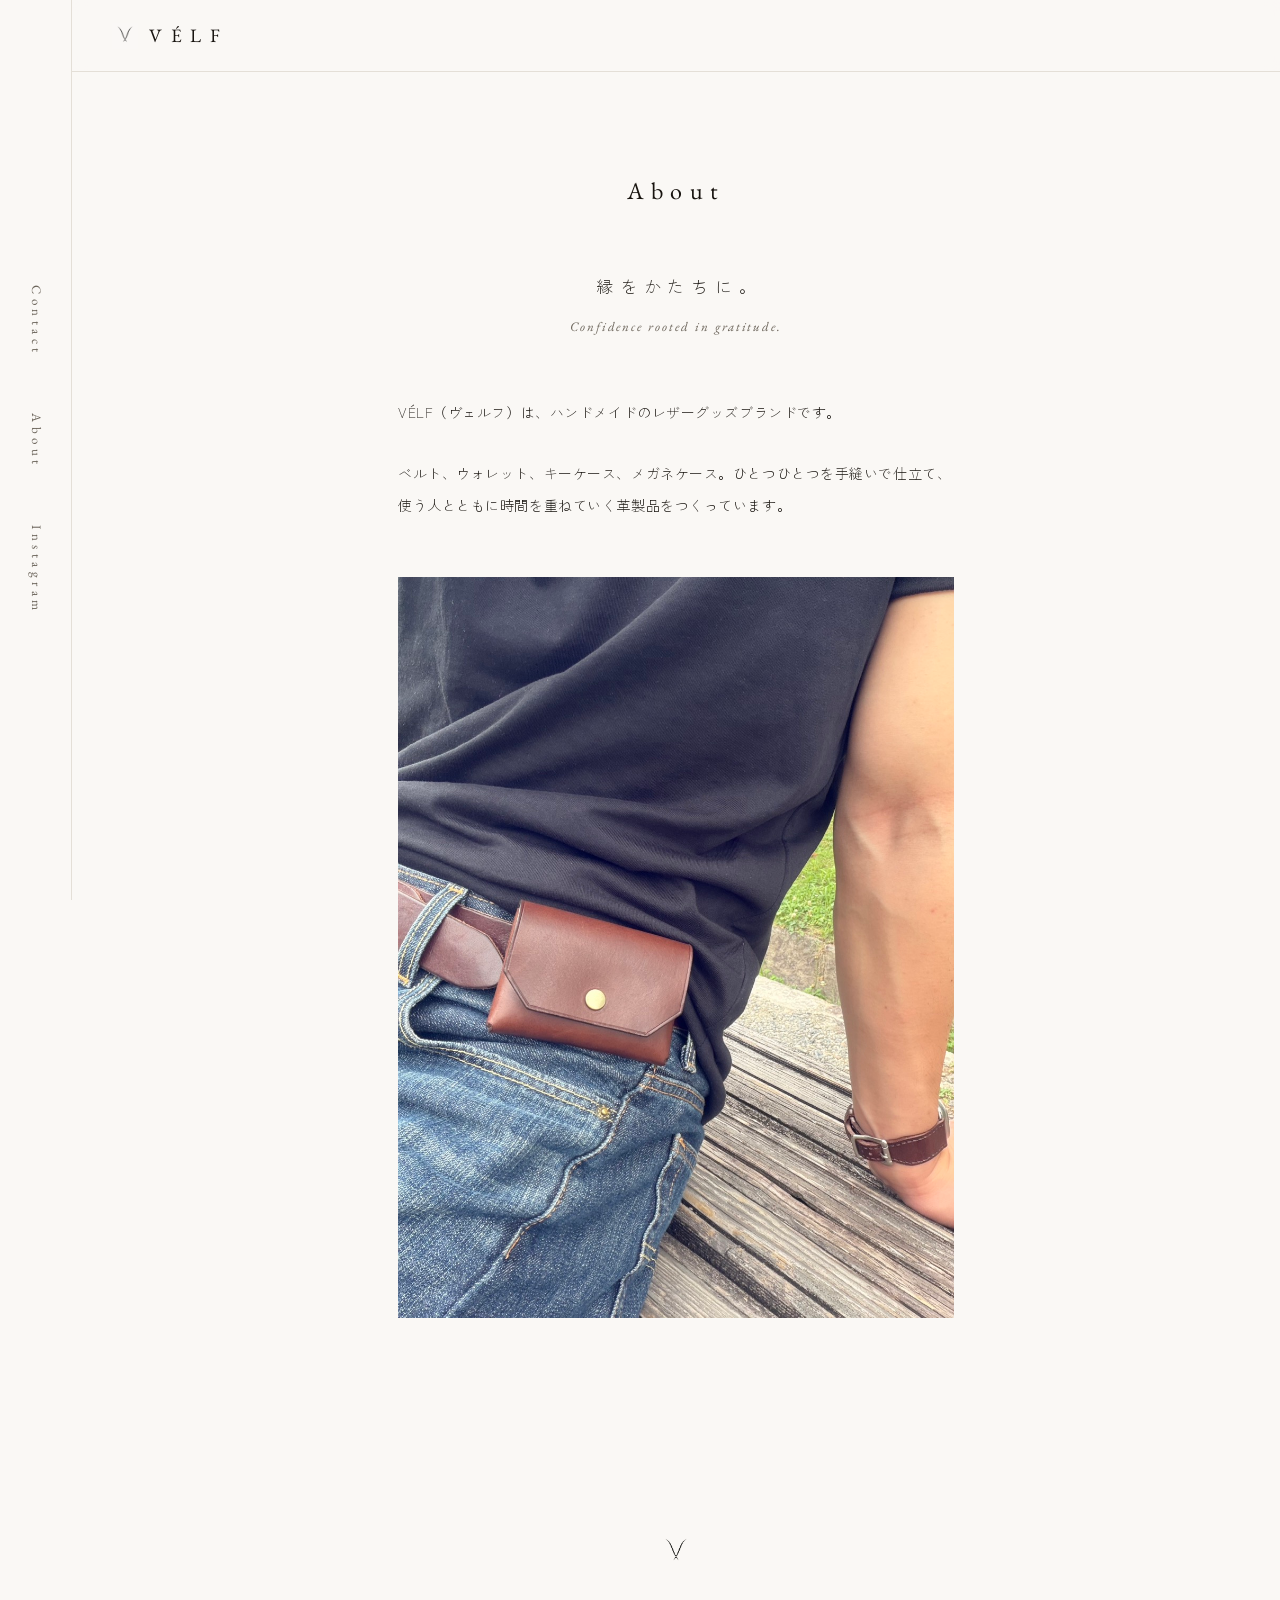
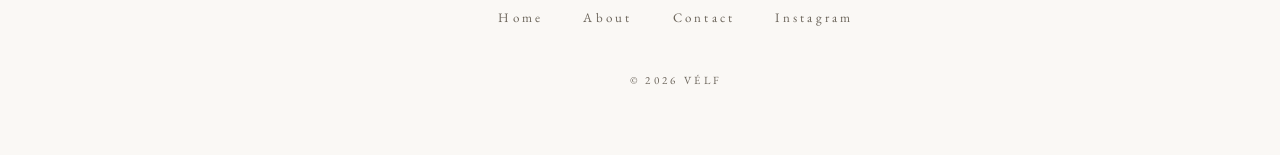
==== about.html @ 6b8a9e82 "VÉLF HP 仮案: pointlessjourney.jp構成参考のミニマルEC風サイト 構成: トップ(ロゴ+実物商品グリッド12点+通貨切替) / About / Contact コピーはIn" ====
<!DOCTYPE html>
<html lang="ja">
<head>
<meta charset="UTF-8">
<meta name="viewport" content="width=device-width, initial-scale=1.0">
<title>About | VÉLF</title>
<meta name="description" content="VÉLF（ヴェルフ）について。縁をかたちに。Confidence rooted in gratitude.">
<link rel="icon" type="image/png" href="assets/img/favicon.png">
<link rel="preconnect" href="https://fonts.googleapis.com">
<link rel="preconnect" href="https://fonts.gstatic.com" crossorigin>
<link href="https://fonts.googleapis.com/css2?family=EB+Garamond:ital,wght@0,400;0,500;1,400&family=Zen+Kaku+Gothic+New:wght@300;400;500&display=swap" rel="stylesheet">
<link rel="stylesheet" href="css/style.css">
</head>
<body>

<aside class="rail" aria-label="サイドナビゲーション">
  <a href="contact.html">Contact</a>
  <a href="about.html">About</a>
  <a href="https://www.instagram.com/velf.__jp" target="_blank" rel="noopener">Instagram</a>
</aside>

<header class="site-header">
  <a class="brand" href="index.html" aria-label="VÉLF ホーム">
    <img src="assets/img/logo_symbol.png" alt="" class="brand-mark">
    <span class="brand-name">V&Eacute;LF</span>
  </a>
</header>

<main>
  <section class="page">
    <h1 class="page-title">About</h1>
    <p class="page-statement">縁をかたちに。</p>
    <p class="page-statement-en">Confidence rooted in gratitude.</p>
    <div class="page-body">
      <p>VÉLF（ヴェルフ）は、ハンドメイドのレザーグッズブランドです。</p>
      <p>ベルト、ウォレット、キーケース、メガネケース。ひとつひとつを手縫いで仕立て、使う人とともに時間を重ねていく革製品をつくっています。</p>
    </div>
    <figure class="page-image">
      <img src="assets/img/lifestyle_pouch.jpg" alt="VÉLFのレザーポーチを身につけた様子">
    </figure>
  </section>
</main>

<footer class="site-footer">
  <img src="assets/img/logo_symbol.png" alt="" class="footer-mark">
  <nav class="footer-nav" aria-label="フッターナビゲーション">
    <a href="index.html">Home</a>
    <a href="about.html">About</a>
    <a href="contact.html">Contact</a>
    <a href="https://www.instagram.com/velf.__jp" target="_blank" rel="noopener">Instagram</a>
  </nav>
  <p class="copyright">&copy; 2026 V&Eacute;LF</p>
</footer>

</body>
</html>
---- css/style.css ----
:root {
  --bg: #faf8f5;
  --ink: #17130e;
  --ink-soft: #6b645a;
  --line: #e4dfd7;
  --serif: "EB Garamond", "Times New Roman", serif;
  --gothic: "Zen Kaku Gothic New", "Hiragino Kaku Gothic ProN", sans-serif;
}

* { margin: 0; padding: 0; box-sizing: border-box; }

html { scroll-behavior: smooth; }

body {
  background: var(--bg);
  color: var(--ink);
  font-family: var(--gothic);
  font-weight: 300;
  font-size: 14px;
  line-height: 1.9;
  letter-spacing: 0.04em;
  -webkit-font-smoothing: antialiased;
  overflow-wrap: break-word;
  line-break: strict;
}

img { max-width: 100%; display: block; }
a { color: inherit; text-decoration: none; }
ul { list-style: none; }

/* ---- side rail ---- */
.rail {
  position: fixed;
  left: 0;
  top: 0;
  bottom: 0;
  width: 72px;
  display: flex;
  flex-direction: column;
  justify-content: center;
  align-items: center;
  gap: 3.5rem;
  border-right: 1px solid var(--line);
  z-index: 50;
  background: var(--bg);
}
.rail a {
  writing-mode: vertical-rl;
  font-family: var(--serif);
  font-size: 13px;
  letter-spacing: 0.35em;
  color: var(--ink-soft);
  transition: color 0.3s ease;
}
.rail a:hover { color: var(--ink); }

/* ---- header ---- */
.site-header {
  position: sticky;
  top: 0;
  z-index: 40;
  display: flex;
  align-items: center;
  justify-content: space-between;
  padding: 1.1rem 2.5rem 1.1rem calc(72px + 2.5rem);
  background: color-mix(in srgb, var(--bg) 88%, transparent);
  backdrop-filter: blur(8px);
  border-bottom: 1px solid var(--line);
}
.brand {
  display: flex;
  align-items: center;
  gap: 0.7rem;
}
.brand-mark { width: 26px; height: 26px; object-fit: contain; mix-blend-mode: multiply; }
.brand-name {
  font-family: var(--serif);
  font-size: 19px;
  letter-spacing: 0.45em;
  margin-right: -0.45em;
}
.currency select {
  appearance: none;
  -webkit-appearance: none;
  background: transparent;
  border: 1px solid var(--line);
  border-radius: 2px;
  font-family: var(--serif);
  font-size: 12px;
  letter-spacing: 0.12em;
  color: var(--ink-soft);
  padding: 0.35rem 1.6rem 0.35rem 0.8rem;
  cursor: pointer;
  background-image: url("data:image/svg+xml,%3Csvg xmlns='http://www.w3.org/2000/svg' width='8' height='5'%3E%3Cpath d='M0 0l4 5 4-5z' fill='%236b645a'/%3E%3C/svg%3E");
  background-repeat: no-repeat;
  background-position: right 0.6rem center;
}
.currency select:focus { outline: 1px solid var(--ink-soft); }

/* ---- layout offset for rail ---- */
main, .site-footer { padding-left: 72px; }

/* ---- opening ---- */
.opening {
  display: flex;
  flex-direction: column;
  align-items: center;
  justify-content: center;
  padding: 7rem 2rem 5.5rem;
  text-align: center;
}
.opening-logo {
  width: min(300px, 60vw);
  mix-blend-mode: multiply;
  animation: fadeUp 1.2s ease both;
}
.opening-copy {
  margin-top: 2.8rem;
  font-size: 17px;
  letter-spacing: 0.5em;
  margin-right: -0.5em;
  animation: fadeUp 1.2s ease 0.3s both;
}
.opening-copy-en {
  margin-top: 0.9rem;
  font-family: var(--serif);
  font-style: italic;
  font-size: 13px;
  letter-spacing: 0.18em;
  color: var(--ink-soft);
  animation: fadeUp 1.2s ease 0.5s both;
}

/* ---- hero ---- */
.hero img {
  width: 100%;
  height: min(78vh, 640px);
  object-fit: cover;
}

/* ---- products ---- */
.products {
  padding: 6rem 2.5rem 4rem;
  max-width: 1180px;
  margin: 0 auto;
}
.section-title {
  font-family: var(--serif);
  font-weight: 400;
  font-size: 22px;
  letter-spacing: 0.3em;
  text-align: center;
  margin-bottom: 4rem;
}
.section-title-ja {
  display: block;
  font-family: var(--gothic);
  font-weight: 300;
  font-size: 11px;
  letter-spacing: 0.5em;
  margin-right: -0.5em;
  color: var(--ink-soft);
  margin-top: 0.6rem;
}
.grid {
  display: grid;
  grid-template-columns: repeat(3, 1fr);
  gap: 3.5rem 2.2rem;
}
.card { opacity: 0; transform: translateY(18px); transition: opacity 0.9s ease, transform 0.9s ease; }
.card.is-visible { opacity: 1; transform: none; }
.card figure {
  overflow: hidden;
  aspect-ratio: 1 / 1;
  background: #eeeae4;
  margin-bottom: 1.2rem;
}
.card figure img {
  width: 100%;
  height: 100%;
  object-fit: cover;
  transition: transform 0.8s ease;
}
.card-link:hover figure img { transform: scale(1.04); }
.card-name {
  font-family: var(--serif);
  font-weight: 400;
  font-size: 15px;
  letter-spacing: 0.14em;
}
.card-ja {
  font-size: 11px;
  color: var(--ink-soft);
  letter-spacing: 0.14em;
  margin-top: 0.15rem;
}
.card-price {
  font-family: var(--serif);
  font-size: 14px;
  margin-top: 0.5rem;
}
.products-note {
  text-align: center;
  margin-top: 4.5rem;
  font-size: 12px;
  color: var(--ink-soft);
  letter-spacing: 0.12em;
}

/* ---- editorial ---- */
.editorial {
  display: grid;
  grid-template-columns: 1fr 1fr;
  gap: 2px;
  padding-top: 3rem;
}
.editorial-item img {
  width: 100%;
  height: min(72vh, 560px);
  object-fit: cover;
}

/* ---- footer ---- */
.site-footer {
  text-align: center;
  padding-top: 6rem;
  padding-bottom: 4rem;
}
.footer-mark {
  width: 36px;
  margin: 0 auto 2.2rem;
  mix-blend-mode: multiply;
}
.footer-nav {
  display: flex;
  justify-content: center;
  gap: 2.5rem;
  flex-wrap: wrap;
}
.footer-nav a {
  font-family: var(--serif);
  font-size: 13px;
  letter-spacing: 0.25em;
  color: var(--ink-soft);
  transition: color 0.3s ease;
}
.footer-nav a:hover { color: var(--ink); }
.copyright {
  margin-top: 2.5rem;
  font-family: var(--serif);
  font-size: 11px;
  letter-spacing: 0.3em;
  color: var(--ink-soft);
}

/* ---- sub pages (about / contact) ---- */
.page {
  max-width: 620px;
  margin: 0 auto;
  padding: 6rem 2rem 4rem;
  text-align: center;
}
.page-title {
  font-family: var(--serif);
  font-weight: 400;
  font-size: 24px;
  letter-spacing: 0.3em;
  margin-bottom: 3.5rem;
}
.page-body {
  text-align: left;
  font-size: 14px;
  line-height: 2.3;
}
.page-body p + p { margin-top: 1.8rem; }
.page-statement {
  font-size: 17px;
  letter-spacing: 0.4em;
  margin-right: -0.4em;
  text-align: center;
  margin-bottom: 0.8rem;
}
.page-statement-en {
  font-family: var(--serif);
  font-style: italic;
  font-size: 13px;
  letter-spacing: 0.15em;
  color: var(--ink-soft);
  text-align: center;
  margin-bottom: 3.5rem;
}
.page-image { margin: 3.5rem 0; }
.contact-links {
  display: flex;
  flex-direction: column;
  gap: 1.4rem;
  align-items: center;
  margin-top: 2.5rem;
}
.contact-links a {
  font-family: var(--serif);
  font-size: 15px;
  letter-spacing: 0.18em;
  border-bottom: 1px solid var(--line);
  padding-bottom: 0.2rem;
  transition: border-color 0.3s ease;
}
.contact-links a:hover { border-color: var(--ink); }

@keyframes fadeUp {
  from { opacity: 0; transform: translateY(20px); }
  to { opacity: 1; transform: none; }
}

/* ---- responsive ---- */
@media (max-width: 900px) {
  .grid { grid-template-columns: repeat(2, 1fr); gap: 2.8rem 1.4rem; }
}

@media (max-width: 640px) {
  .rail { display: none; }
  main, .site-footer { padding-left: 0; }
  .site-header { padding: 1rem 1.2rem; }
  .brand-name { font-size: 17px; }
  .opening { padding: 5rem 1.5rem 4rem; }
  .products { padding: 4.5rem 1.2rem 3rem; }
  .grid { gap: 2.4rem 1rem; }
  .editorial { grid-template-columns: 1fr; }
  .editorial-item img { height: 60vh; }
  .hero img { height: 56vh; }
}
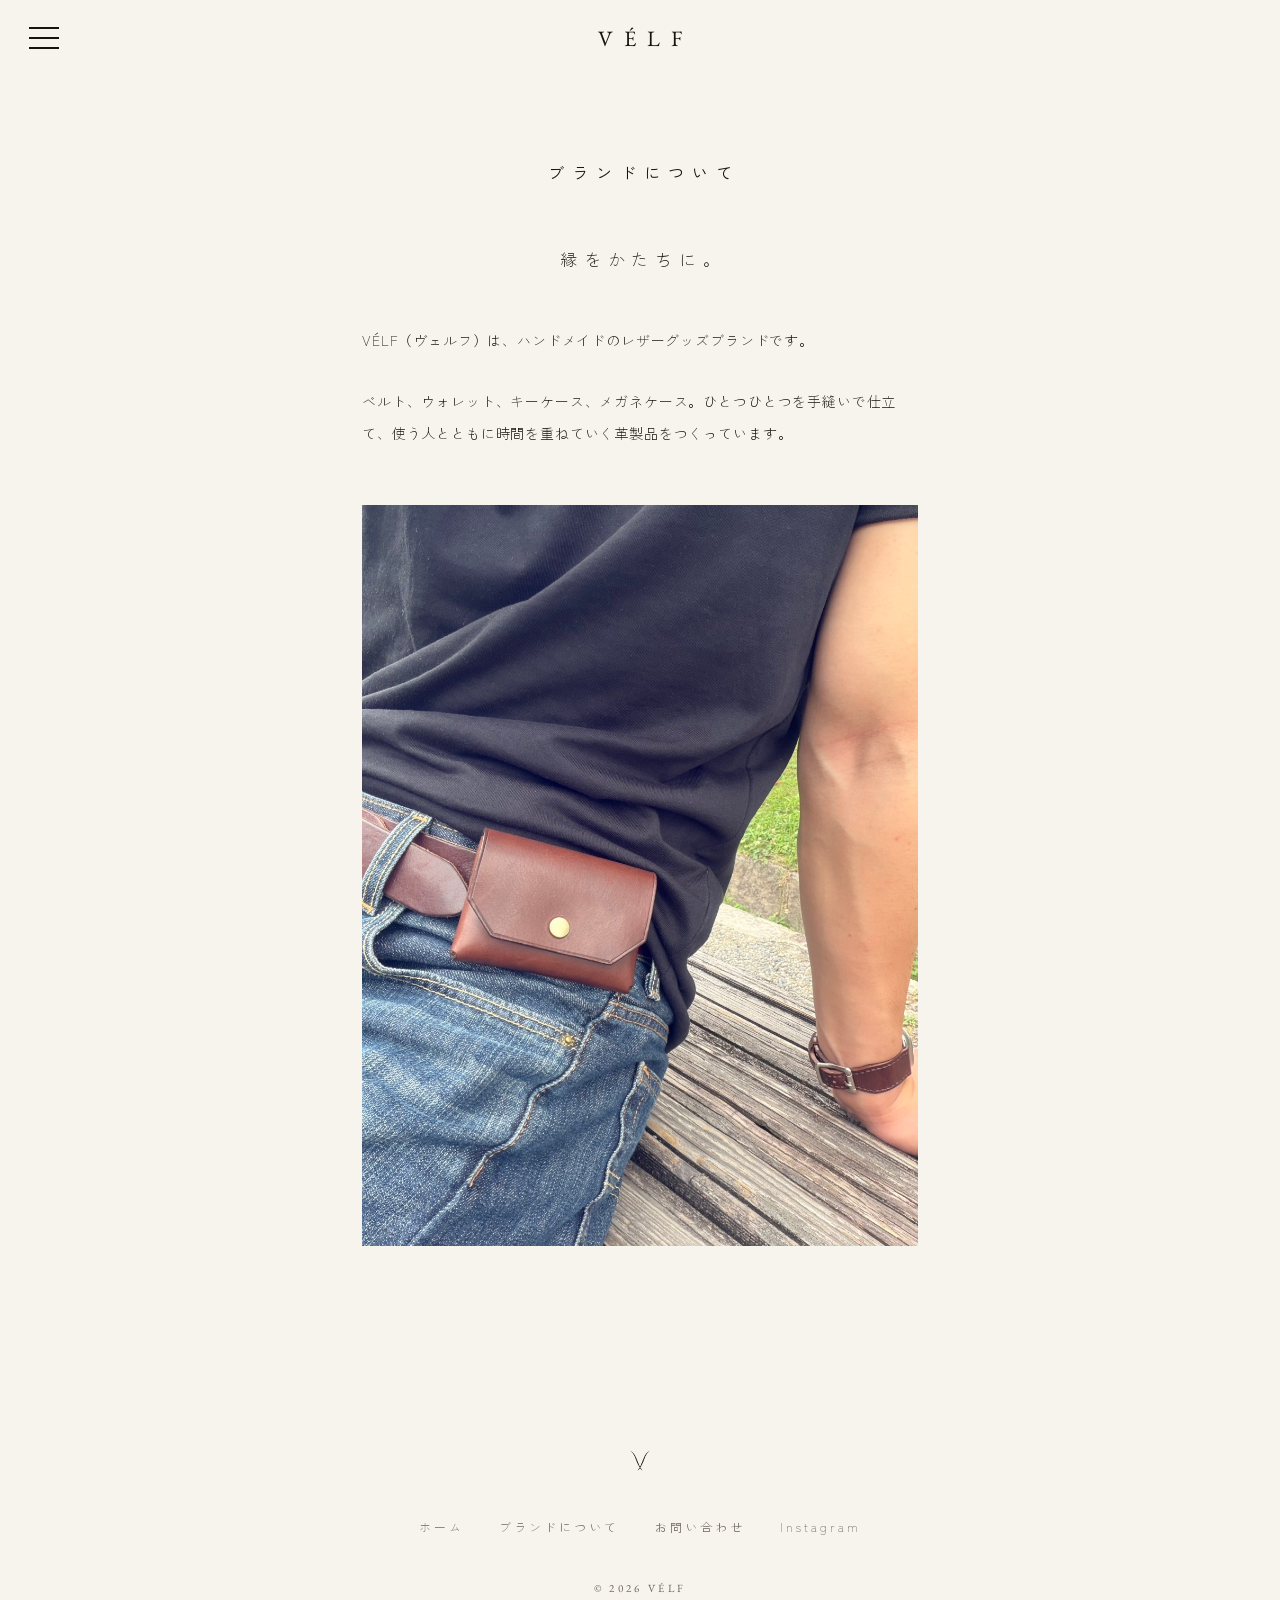
==== commit 4bc4bbb7: "フィードバック反映: PJ実デザイン準拠に刷新 - ハンバーガー開閉ドロワー(横書き)に変更、常時サイドバー廃止 - 通貨切替(USD)削除 - 商品名を日本語のみに - 価格をサイズ・工数ベースで再" ====
--- a/about.html
+++ b/about.html
@@ -3,34 +3,39 @@
 <head>
 <meta charset="UTF-8">
 <meta name="viewport" content="width=device-width, initial-scale=1.0">
-<title>About | VÉLF</title>
-<meta name="description" content="VÉLF（ヴェルフ）について。縁をかたちに。Confidence rooted in gratitude.">
+<title>ブランドについて | VÉLF</title>
+<meta name="description" content="VÉLF（ヴェルフ）について。縁をかたちに。">
 <link rel="icon" type="image/png" href="assets/img/favicon.png">
 <link rel="preconnect" href="https://fonts.googleapis.com">
 <link rel="preconnect" href="https://fonts.gstatic.com" crossorigin>
-<link href="https://fonts.googleapis.com/css2?family=EB+Garamond:ital,wght@0,400;0,500;1,400&family=Zen+Kaku+Gothic+New:wght@300;400;500&display=swap" rel="stylesheet">
+<link href="https://fonts.googleapis.com/css2?family=EB+Garamond:wght@400;500&family=Zen+Kaku+Gothic+New:wght@300;400;500&display=swap" rel="stylesheet">
 <link rel="stylesheet" href="css/style.css">
 </head>
 <body>
 
-<aside class="rail" aria-label="サイドナビゲーション">
-  <a href="contact.html">Contact</a>
-  <a href="about.html">About</a>
-  <a href="https://www.instagram.com/velf.__jp" target="_blank" rel="noopener">Instagram</a>
-</aside>
-
 <header class="site-header">
+  <button class="menu-btn" id="menuBtn" aria-label="メニューを開く" aria-expanded="false" aria-controls="drawer">
+    <span></span><span></span><span></span>
+  </button>
   <a class="brand" href="index.html" aria-label="VÉLF ホーム">
-    <img src="assets/img/logo_symbol.png" alt="" class="brand-mark">
     <span class="brand-name">V&Eacute;LF</span>
   </a>
+  <span class="header-spacer" aria-hidden="true"></span>
 </header>
+
+<div class="drawer-overlay" id="drawerOverlay" hidden></div>
+<nav class="drawer" id="drawer" aria-label="メインメニュー" aria-hidden="true">
+  <button class="drawer-close" id="drawerClose" aria-label="メニューを閉じる">&times;</button>
+  <a href="index.html">ホーム</a>
+  <a href="about.html">ブランドについて</a>
+  <a href="contact.html">お問い合わせ</a>
+  <a href="https://www.instagram.com/velf.__jp" target="_blank" rel="noopener">Instagram</a>
+</nav>
 
 <main>
   <section class="page">
-    <h1 class="page-title">About</h1>
+    <h1 class="page-title">ブランドについて</h1>
     <p class="page-statement">縁をかたちに。</p>
-    <p class="page-statement-en">Confidence rooted in gratitude.</p>
     <div class="page-body">
       <p>VÉLF（ヴェルフ）は、ハンドメイドのレザーグッズブランドです。</p>
       <p>ベルト、ウォレット、キーケース、メガネケース。ひとつひとつを手縫いで仕立て、使う人とともに時間を重ねていく革製品をつくっています。</p>
@@ -44,13 +49,14 @@
 <footer class="site-footer">
   <img src="assets/img/logo_symbol.png" alt="" class="footer-mark">
   <nav class="footer-nav" aria-label="フッターナビゲーション">
-    <a href="index.html">Home</a>
-    <a href="about.html">About</a>
-    <a href="contact.html">Contact</a>
+    <a href="index.html">ホーム</a>
+    <a href="about.html">ブランドについて</a>
+    <a href="contact.html">お問い合わせ</a>
     <a href="https://www.instagram.com/velf.__jp" target="_blank" rel="noopener">Instagram</a>
   </nav>
   <p class="copyright">&copy; 2026 V&Eacute;LF</p>
 </footer>
 
+<script src="js/main.js"></script>
 </body>
 </html>
--- a/css/style.css
+++ b/css/style.css
@@ -1,8 +1,10 @@
 :root {
-  --bg: #faf8f5;
+  --bg: #f7f4ee;
   --ink: #17130e;
   --ink-soft: #6b645a;
-  --line: #e4dfd7;
+  --line: #e2dcd2;
+  --accent: #8c3b2e;
+  --band: #17130e;
   --serif: "EB Garamond", "Times New Roman", serif;
   --gothic: "Zen Kaku Gothic New", "Hiragino Kaku Gothic ProN", sans-serif;
 }
@@ -18,7 +20,7 @@
   font-weight: 300;
   font-size: 14px;
   line-height: 1.9;
-  letter-spacing: 0.04em;
+  letter-spacing: 0.06em;
   -webkit-font-smoothing: antialiased;
   overflow-wrap: break-word;
   line-break: strict;
@@ -28,33 +30,7 @@
 a { color: inherit; text-decoration: none; }
 ul { list-style: none; }
 
-/* ---- side rail ---- */
-.rail {
-  position: fixed;
-  left: 0;
-  top: 0;
-  bottom: 0;
-  width: 72px;
-  display: flex;
-  flex-direction: column;
-  justify-content: center;
-  align-items: center;
-  gap: 3.5rem;
-  border-right: 1px solid var(--line);
-  z-index: 50;
-  background: var(--bg);
-}
-.rail a {
-  writing-mode: vertical-rl;
-  font-family: var(--serif);
-  font-size: 13px;
-  letter-spacing: 0.35em;
-  color: var(--ink-soft);
-  transition: color 0.3s ease;
-}
-.rail a:hover { color: var(--ink); }
-
-/* ---- header ---- */
+/* ---- header: hamburger / centered logo ---- */
 .site-header {
   position: sticky;
   top: 0;
@@ -62,146 +38,178 @@
   display: flex;
   align-items: center;
   justify-content: space-between;
-  padding: 1.1rem 2.5rem 1.1rem calc(72px + 2.5rem);
-  background: color-mix(in srgb, var(--bg) 88%, transparent);
+  padding: 1.1rem 1.8rem;
+  background: color-mix(in srgb, var(--bg) 92%, transparent);
   backdrop-filter: blur(8px);
-  border-bottom: 1px solid var(--line);
-}
-.brand {
-  display: flex;
-  align-items: center;
-  gap: 0.7rem;
-}
-.brand-mark { width: 26px; height: 26px; object-fit: contain; mix-blend-mode: multiply; }
+}
+.menu-btn {
+  width: 30px;
+  height: 22px;
+  display: flex;
+  flex-direction: column;
+  justify-content: space-between;
+  background: none;
+  border: none;
+  cursor: pointer;
+  padding: 0;
+}
+.menu-btn span {
+  display: block;
+  height: 2px;
+  width: 100%;
+  background: var(--ink);
+  transition: transform 0.3s ease, opacity 0.3s ease;
+}
+.header-spacer { width: 30px; }
 .brand-name {
   font-family: var(--serif);
-  font-size: 19px;
-  letter-spacing: 0.45em;
-  margin-right: -0.45em;
-}
-.currency select {
-  appearance: none;
-  -webkit-appearance: none;
-  background: transparent;
-  border: 1px solid var(--line);
-  border-radius: 2px;
-  font-family: var(--serif);
-  font-size: 12px;
-  letter-spacing: 0.12em;
-  color: var(--ink-soft);
-  padding: 0.35rem 1.6rem 0.35rem 0.8rem;
+  font-size: 22px;
+  letter-spacing: 0.5em;
+  margin-right: -0.5em;
+  white-space: nowrap;
+}
+
+/* ---- category nav (PJ style) ---- */
+.category-nav {
+  display: flex;
+  justify-content: center;
+  align-items: center;
+  gap: 1.6rem;
+  padding: 0.4rem 1rem 1.2rem;
+  font-size: 13px;
+  letter-spacing: 0.35em;
+}
+.category-nav span { color: var(--ink-soft); }
+.category-nav a {
+  transition: opacity 0.3s ease;
+}
+.category-nav a:hover { opacity: 0.5; }
+
+/* ---- drawer ---- */
+.drawer-overlay {
+  position: fixed;
+  inset: 0;
+  background: rgba(23, 19, 14, 0.35);
+  z-index: 60;
+  opacity: 0;
+  transition: opacity 0.3s ease;
+}
+.drawer-overlay.is-open { opacity: 1; }
+.drawer {
+  position: fixed;
+  top: 0;
+  left: 0;
+  bottom: 0;
+  width: min(320px, 82vw);
+  background: var(--bg);
+  z-index: 70;
+  display: flex;
+  flex-direction: column;
+  justify-content: center;
+  gap: 2.2rem;
+  padding: 3rem 2.8rem;
+  transform: translateX(-100%);
+  transition: transform 0.35s cubic-bezier(0.22, 1, 0.36, 1);
+  border-right: 1px solid var(--line);
+}
+.drawer.is-open { transform: none; }
+.drawer a {
+  font-size: 15px;
+  letter-spacing: 0.3em;
+  transition: opacity 0.3s ease;
+}
+.drawer a:hover { opacity: 0.5; }
+.drawer-close {
+  position: absolute;
+  top: 1.1rem;
+  left: 1.8rem;
+  background: none;
+  border: none;
+  font-size: 30px;
+  line-height: 1;
+  color: var(--ink);
   cursor: pointer;
-  background-image: url("data:image/svg+xml,%3Csvg xmlns='http://www.w3.org/2000/svg' width='8' height='5'%3E%3Cpath d='M0 0l4 5 4-5z' fill='%236b645a'/%3E%3C/svg%3E");
-  background-repeat: no-repeat;
-  background-position: right 0.6rem center;
-}
-.currency select:focus { outline: 1px solid var(--ink-soft); }
-
-/* ---- layout offset for rail ---- */
-main, .site-footer { padding-left: 72px; }
-
-/* ---- opening ---- */
-.opening {
+}
+
+/* ---- hero band (PJ emblem band style) ---- */
+.hero-band {
+  margin: 0 auto;
+  max-width: 1160px;
+  background: var(--band);
   display: flex;
   flex-direction: column;
   align-items: center;
   justify-content: center;
-  padding: 7rem 2rem 5.5rem;
-  text-align: center;
-}
-.opening-logo {
-  width: min(300px, 60vw);
-  mix-blend-mode: multiply;
+  padding: 5.5rem 2rem;
+}
+.hero-logo {
+  width: min(260px, 55vw);
+  filter: invert(1);
+  mix-blend-mode: screen;
   animation: fadeUp 1.2s ease both;
 }
-.opening-copy {
-  margin-top: 2.8rem;
-  font-size: 17px;
-  letter-spacing: 0.5em;
-  margin-right: -0.5em;
+.hero-copy {
+  margin-top: 2.5rem;
+  color: #f0ece4;
+  font-size: 15px;
+  letter-spacing: 0.55em;
+  margin-right: -0.55em;
   animation: fadeUp 1.2s ease 0.3s both;
-}
-.opening-copy-en {
-  margin-top: 0.9rem;
-  font-family: var(--serif);
-  font-style: italic;
-  font-size: 13px;
-  letter-spacing: 0.18em;
-  color: var(--ink-soft);
-  animation: fadeUp 1.2s ease 0.5s both;
-}
-
-/* ---- hero ---- */
-.hero img {
-  width: 100%;
-  height: min(78vh, 640px);
-  object-fit: cover;
 }
 
 /* ---- products ---- */
 .products {
-  padding: 6rem 2.5rem 4rem;
-  max-width: 1180px;
+  max-width: 1160px;
   margin: 0 auto;
-}
-.section-title {
-  font-family: var(--serif);
+  padding: 4.5rem 1.5rem 3rem;
+}
+.category { margin-bottom: 5rem; }
+.category-title {
   font-weight: 400;
-  font-size: 22px;
-  letter-spacing: 0.3em;
-  text-align: center;
-  margin-bottom: 4rem;
-}
-.section-title-ja {
-  display: block;
-  font-family: var(--gothic);
-  font-weight: 300;
-  font-size: 11px;
+  font-size: 14px;
   letter-spacing: 0.5em;
-  margin-right: -0.5em;
-  color: var(--ink-soft);
-  margin-top: 0.6rem;
+  margin-bottom: 2.2rem;
+  color: var(--ink-soft);
 }
 .grid {
   display: grid;
-  grid-template-columns: repeat(3, 1fr);
-  gap: 3.5rem 2.2rem;
-}
-.card { opacity: 0; transform: translateY(18px); transition: opacity 0.9s ease, transform 0.9s ease; }
+  grid-template-columns: repeat(4, 1fr);
+  gap: 3.2rem 1.8rem;
+}
+.card { opacity: 0; transform: translateY(16px); transition: opacity 0.8s ease, transform 0.8s ease; }
 .card.is-visible { opacity: 1; transform: none; }
 .card figure {
   overflow: hidden;
   aspect-ratio: 1 / 1;
-  background: #eeeae4;
-  margin-bottom: 1.2rem;
+  background: #ece7df;
+  margin-bottom: 1.1rem;
 }
 .card figure img {
   width: 100%;
   height: 100%;
   object-fit: cover;
-  transition: transform 0.8s ease;
-}
-.card-link:hover figure img { transform: scale(1.04); }
+  transition: transform 0.7s ease;
+}
+.card:hover figure img { transform: scale(1.04); }
 .card-name {
-  font-family: var(--serif);
   font-weight: 400;
-  font-size: 15px;
-  letter-spacing: 0.14em;
-}
-.card-ja {
+  font-size: 13px;
+  letter-spacing: 0.18em;
+}
+.card-price {
+  font-size: 13px;
+  color: var(--ink-soft);
+  margin-top: 0.3rem;
+}
+.card-status {
   font-size: 11px;
-  color: var(--ink-soft);
-  letter-spacing: 0.14em;
-  margin-top: 0.15rem;
-}
-.card-price {
-  font-family: var(--serif);
-  font-size: 14px;
-  margin-top: 0.5rem;
+  letter-spacing: 0.2em;
+  color: var(--accent);
+  margin-top: 0.4rem;
 }
 .products-note {
   text-align: center;
-  margin-top: 4.5rem;
+  margin-top: 1rem;
   font-size: 12px;
   color: var(--ink-soft);
   letter-spacing: 0.12em;
@@ -212,35 +220,34 @@
   display: grid;
   grid-template-columns: 1fr 1fr;
   gap: 2px;
-  padding-top: 3rem;
+  max-width: 1160px;
+  margin: 0 auto;
 }
 .editorial-item img {
   width: 100%;
-  height: min(72vh, 560px);
+  height: min(64vh, 520px);
   object-fit: cover;
 }
 
 /* ---- footer ---- */
 .site-footer {
   text-align: center;
-  padding-top: 6rem;
-  padding-bottom: 4rem;
+  padding: 6rem 1.5rem 4rem;
 }
 .footer-mark {
-  width: 36px;
+  width: 34px;
   margin: 0 auto 2.2rem;
   mix-blend-mode: multiply;
 }
 .footer-nav {
   display: flex;
   justify-content: center;
-  gap: 2.5rem;
+  gap: 2.2rem;
   flex-wrap: wrap;
+  font-size: 12px;
+  letter-spacing: 0.25em;
 }
 .footer-nav a {
-  font-family: var(--serif);
-  font-size: 13px;
-  letter-spacing: 0.25em;
   color: var(--ink-soft);
   transition: color 0.3s ease;
 }
@@ -253,18 +260,18 @@
   color: var(--ink-soft);
 }
 
-/* ---- sub pages (about / contact) ---- */
+/* ---- sub pages ---- */
 .page {
   max-width: 620px;
   margin: 0 auto;
-  padding: 6rem 2rem 4rem;
+  padding: 5rem 2rem 3rem;
   text-align: center;
 }
 .page-title {
-  font-family: var(--serif);
   font-weight: 400;
-  font-size: 24px;
-  letter-spacing: 0.3em;
+  font-size: 16px;
+  letter-spacing: 0.5em;
+  margin-right: -0.5em;
   margin-bottom: 3.5rem;
 }
 .page-body {
@@ -278,16 +285,7 @@
   letter-spacing: 0.4em;
   margin-right: -0.4em;
   text-align: center;
-  margin-bottom: 0.8rem;
-}
-.page-statement-en {
-  font-family: var(--serif);
-  font-style: italic;
-  font-size: 13px;
-  letter-spacing: 0.15em;
-  color: var(--ink-soft);
-  text-align: center;
-  margin-bottom: 3.5rem;
+  margin-bottom: 3rem;
 }
 .page-image { margin: 3.5rem 0; }
 .contact-links {
@@ -298,8 +296,7 @@
   margin-top: 2.5rem;
 }
 .contact-links a {
-  font-family: var(--serif);
-  font-size: 15px;
+  font-size: 14px;
   letter-spacing: 0.18em;
   border-bottom: 1px solid var(--line);
   padding-bottom: 0.2rem;
@@ -314,18 +311,15 @@
 
 /* ---- responsive ---- */
 @media (max-width: 900px) {
-  .grid { grid-template-columns: repeat(2, 1fr); gap: 2.8rem 1.4rem; }
+  .grid { grid-template-columns: repeat(2, 1fr); gap: 2.6rem 1.2rem; }
 }
 
 @media (max-width: 640px) {
-  .rail { display: none; }
-  main, .site-footer { padding-left: 0; }
   .site-header { padding: 1rem 1.2rem; }
-  .brand-name { font-size: 17px; }
-  .opening { padding: 5rem 1.5rem 4rem; }
-  .products { padding: 4.5rem 1.2rem 3rem; }
-  .grid { gap: 2.4rem 1rem; }
+  .brand-name { font-size: 18px; }
+  .category-nav { gap: 1rem; font-size: 12px; letter-spacing: 0.25em; }
+  .hero-band { padding: 4rem 1.5rem; }
+  .products { padding: 3.5rem 1.2rem 2.5rem; }
   .editorial { grid-template-columns: 1fr; }
-  .editorial-item img { height: 60vh; }
-  .hero img { height: 56vh; }
-}
+  .editorial-item img { height: 52vh; }
+}
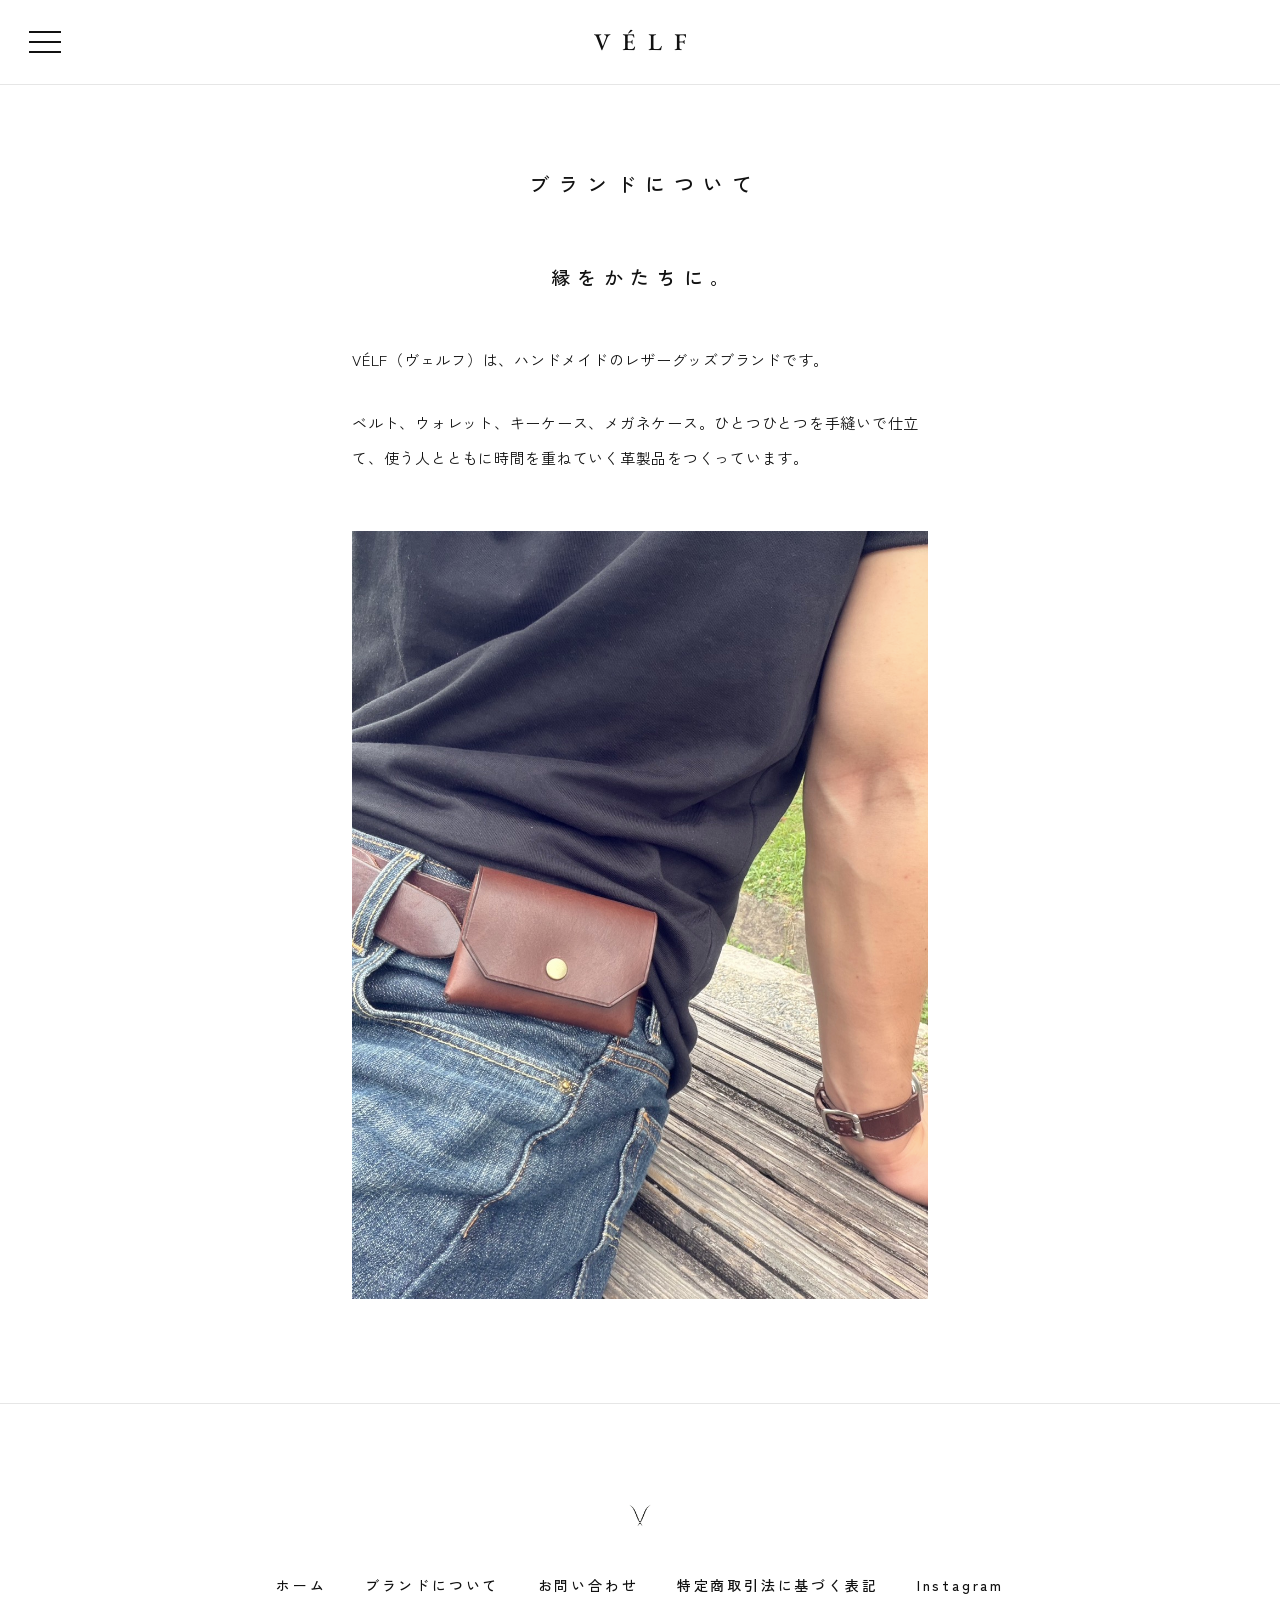
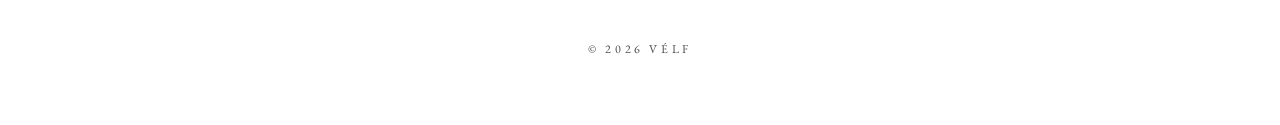
==== commit 6938c465: "特商法表記を公開状態にした 事業者名（若林 舜昌）とメールアドレス（info@velf.jp）を記載し、必要項目が すべて埋まったので noindex を外した。全ページのフッターとドロワーからリンク" ====
--- a/about.html
+++ b/about.html
@@ -29,6 +29,7 @@
   <a href="index.html">ホーム</a>
   <a href="about.html">ブランドについて</a>
   <a href="contact.html">お問い合わせ</a>
+  <a href="legal.html">特定商取引法に基づく表記</a>
   <a href="https://www.instagram.com/velf.__jp" target="_blank" rel="noopener">Instagram</a>
 </nav>
 
@@ -52,6 +53,7 @@
     <a href="index.html">ホーム</a>
     <a href="about.html">ブランドについて</a>
     <a href="contact.html">お問い合わせ</a>
+    <a href="legal.html">特定商取引法に基づく表記</a>
     <a href="https://www.instagram.com/velf.__jp" target="_blank" rel="noopener">Instagram</a>
   </nav>
   <p class="copyright">&copy; 2026 V&Eacute;LF</p>
--- a/css/style.css
+++ b/css/style.css
@@ -1,10 +1,9 @@
 :root {
-  --bg: #f7f4ee;
-  --ink: #17130e;
-  --ink-soft: #6b645a;
-  --line: #e2dcd2;
-  --accent: #8c3b2e;
-  --band: #17130e;
+  --bg: #ffffff;
+  --ink: #111111;
+  --ink-soft: #4a4a4a;
+  --line: #e6e6e6;
+  --band: #0e0e0e;
   --serif: "EB Garamond", "Times New Roman", serif;
   --gothic: "Zen Kaku Gothic New", "Hiragino Kaku Gothic ProN", sans-serif;
 }
@@ -17,20 +16,60 @@
   background: var(--bg);
   color: var(--ink);
   font-family: var(--gothic);
-  font-weight: 300;
-  font-size: 14px;
+  font-weight: 400;
+  font-size: 15px;
   line-height: 1.9;
-  letter-spacing: 0.06em;
+  letter-spacing: 0.05em;
   -webkit-font-smoothing: antialiased;
   overflow-wrap: break-word;
   line-break: strict;
+  overflow-x: clip;
 }
 
 img { max-width: 100%; display: block; }
 a { color: inherit; text-decoration: none; }
 ul { list-style: none; }
 
-/* ---- header: hamburger / centered logo ---- */
+/* ---- splash (ロード時のロゴ刻印) ---- */
+.splash {
+  position: fixed;
+  inset: 0;
+  z-index: 100;
+  background: var(--bg);
+  display: flex;
+  align-items: center;
+  justify-content: center;
+  animation: splashOut 0.9s ease 2.1s both;
+}
+.splash img {
+  width: min(420px, 70vw);
+  animation: floatIn 1.5s cubic-bezier(0.22, 0.61, 0.36, 1) 0.15s both;
+}
+@keyframes splashOut {
+  to { opacity: 0; visibility: hidden; }
+}
+
+/* ---- toast ---- */
+.toast[hidden] { display: none; }
+.toast {
+  position: fixed;
+  bottom: 2rem;
+  left: 50%;
+  transform: translateX(-50%);
+  z-index: 90;
+  background: var(--ink);
+  color: #ffffff;
+  font-size: 13px;
+  font-weight: 500;
+  letter-spacing: 0.08em;
+  line-height: 1.7;
+  padding: 0.9rem 1.6rem;
+  max-width: min(90vw, 480px);
+  text-align: center;
+  animation: fadeUp 0.3s ease both;
+}
+
+/* ---- header ---- */
 .site-header {
   position: sticky;
   top: 0;
@@ -38,12 +77,13 @@
   display: flex;
   align-items: center;
   justify-content: space-between;
-  padding: 1.1rem 1.8rem;
-  background: color-mix(in srgb, var(--bg) 92%, transparent);
+  padding: 1.2rem 1.8rem;
+  background: color-mix(in srgb, var(--bg) 94%, transparent);
   backdrop-filter: blur(8px);
+  border-bottom: 1px solid var(--line);
 }
 .menu-btn {
-  width: 30px;
+  width: 32px;
   height: 22px;
   display: flex;
   flex-direction: column;
@@ -58,38 +98,38 @@
   height: 2px;
   width: 100%;
   background: var(--ink);
-  transition: transform 0.3s ease, opacity 0.3s ease;
-}
-.header-spacer { width: 30px; }
+}
+.header-spacer { width: 32px; }
 .brand-name {
   font-family: var(--serif);
-  font-size: 22px;
+  font-size: 24px;
+  font-weight: 500;
   letter-spacing: 0.5em;
   margin-right: -0.5em;
   white-space: nowrap;
 }
 
-/* ---- category nav (PJ style) ---- */
+/* ---- category nav ---- */
 .category-nav {
   display: flex;
+  flex-wrap: wrap;
   justify-content: center;
   align-items: center;
-  gap: 1.6rem;
-  padding: 0.4rem 1rem 1.2rem;
-  font-size: 13px;
-  letter-spacing: 0.35em;
-}
-.category-nav span { color: var(--ink-soft); }
-.category-nav a {
-  transition: opacity 0.3s ease;
-}
+  gap: 0.6rem 1.6rem;
+  padding: 1rem;
+  font-size: 14px;
+  font-weight: 500;
+  letter-spacing: 0.3em;
+}
+.category-nav span { color: #b5b5b5; }
+.category-nav a { transition: opacity 0.3s ease; }
 .category-nav a:hover { opacity: 0.5; }
 
 /* ---- drawer ---- */
 .drawer-overlay {
   position: fixed;
   inset: 0;
-  background: rgba(23, 19, 14, 0.35);
+  background: rgba(10, 10, 10, 0.4);
   z-index: 60;
   opacity: 0;
   transition: opacity 0.3s ease;
@@ -106,7 +146,7 @@
   display: flex;
   flex-direction: column;
   justify-content: center;
-  gap: 2.2rem;
+  gap: 2.4rem;
   padding: 3rem 2.8rem;
   transform: translateX(-100%);
   transition: transform 0.35s cubic-bezier(0.22, 1, 0.36, 1);
@@ -114,8 +154,9 @@
 }
 .drawer.is-open { transform: none; }
 .drawer a {
-  font-size: 15px;
-  letter-spacing: 0.3em;
+  font-size: 16px;
+  font-weight: 500;
+  letter-spacing: 0.25em;
   transition: opacity 0.3s ease;
 }
 .drawer a:hover { opacity: 0.5; }
@@ -125,94 +166,175 @@
   left: 1.8rem;
   background: none;
   border: none;
-  font-size: 30px;
+  font-size: 32px;
   line-height: 1;
   color: var(--ink);
   cursor: pointer;
 }
 
-/* ---- hero band (PJ emblem band style) ---- */
-.hero-band {
-  margin: 0 auto;
-  max-width: 1160px;
-  background: var(--band);
-  display: flex;
-  flex-direction: column;
+/* ---- hero video ---- */
+.hero-video {
+  position: relative;
+  width: 100%;
+  background: #000;
+  cursor: pointer;
+}
+.hero-video video {
+  width: 100%;
+  height: min(88vh, 820px);
+  object-fit: cover;
+  display: block;
+}
+.hero-hint {
+  position: absolute;
+  bottom: 1.4rem;
+  left: 50%;
+  transform: translateX(-50%);
+  color: #ffffff;
+  font-size: 12px;
+  letter-spacing: 0.35em;
+  margin-right: -0.35em;
+  opacity: 0.7;
+  pointer-events: none;
+  white-space: nowrap;
+}
+.stamp-overlay[hidden] { display: none; }
+.stamp-overlay {
+  position: absolute;
+  inset: 0;
+  display: flex;
   align-items: center;
   justify-content: center;
-  padding: 5.5rem 2rem;
-}
-.hero-logo {
-  width: min(260px, 55vw);
-  filter: invert(1);
-  mix-blend-mode: screen;
-  animation: fadeUp 1.2s ease both;
-}
-.hero-copy {
-  margin-top: 2.5rem;
-  color: #f0ece4;
-  font-size: 15px;
-  letter-spacing: 0.55em;
-  margin-right: -0.55em;
-  animation: fadeUp 1.2s ease 0.3s both;
-}
+  background: rgba(255, 255, 255, 0.94);
+  animation: flashIn 0.6s ease both;
+}
+.stamp-overlay img {
+  width: min(440px, 68vw);
+  animation: floatIn 1.4s cubic-bezier(0.22, 0.61, 0.36, 1) both;
+}
+@keyframes flashIn {
+  from { opacity: 0; }
+  to { opacity: 1; }
+}
+@keyframes floatIn {
+  0% { transform: scale(1.06) translateY(10px); opacity: 0; filter: blur(6px); }
+  60% { opacity: 1; }
+  100% { transform: scale(1) translateY(0); opacity: 1; filter: blur(0); }
+}
+
+/* ---- tagline ---- */
+.tagline {
+  text-align: center;
+  padding: 4.5rem 1.5rem 0;
+}
+.coming-soon {
+  font-family: var(--serif);
+  font-style: italic;
+  font-size: 15px;
+  letter-spacing: 0.35em;
+  margin-right: -0.35em;
+  color: var(--ink-soft);
+  margin-bottom: 1.2rem;
+}
+.tagline-copy {
+  font-size: 20px;
+  font-weight: 500;
+  letter-spacing: 0.5em;
+  margin-right: -0.5em;
+}
+.tagline-script {
+  display: block;
+  width: min(460px, 80vw);
+  margin: 1.8rem auto 0;
+  opacity: 0.9;
+}
+.launch-date {
+  margin-top: 1.2rem;
+  font-size: 16px;
+  font-weight: 500;
+  letter-spacing: 0.25em;
+  margin-right: -0.25em;
+}
+.tagline-cta {
+  display: inline-block;
+  margin-top: 1.8rem;
+  border: 1px solid var(--ink);
+  padding: 0.8rem 3rem;
+  font-size: 14px;
+  font-weight: 500;
+  letter-spacing: 0.3em;
+  margin-right: -0.3em;
+  transition: background 0.3s ease, color 0.3s ease;
+}
+.tagline-cta:hover { background: var(--ink); color: #ffffff; }
 
 /* ---- products ---- */
 .products {
   max-width: 1160px;
   margin: 0 auto;
-  padding: 4.5rem 1.5rem 3rem;
-}
-.category { margin-bottom: 5rem; }
+  padding: 5rem 1.5rem 3rem;
+}
+.category { margin-bottom: 5.5rem; }
 .category-title {
-  font-weight: 400;
-  font-size: 14px;
-  letter-spacing: 0.5em;
-  margin-bottom: 2.2rem;
-  color: var(--ink-soft);
+  font-weight: 500;
+  font-size: 19px;
+  letter-spacing: 0.4em;
+  margin-bottom: 2.4rem;
+  padding-left: 0.2rem;
+  border-left: 3px solid var(--ink);
+  padding-left: 1rem;
+  line-height: 1.4;
 }
 .grid {
   display: grid;
   grid-template-columns: repeat(4, 1fr);
-  gap: 3.2rem 1.8rem;
+  gap: 3.4rem 1.8rem;
 }
 .card { opacity: 0; transform: translateY(16px); transition: opacity 0.8s ease, transform 0.8s ease; }
 .card.is-visible { opacity: 1; transform: none; }
 .card figure {
   overflow: hidden;
   aspect-ratio: 1 / 1;
-  background: #ece7df;
-  margin-bottom: 1.1rem;
+  background: #f0f0f0;
+  margin-bottom: 1.2rem;
 }
 .card figure img {
   width: 100%;
   height: 100%;
   object-fit: cover;
+  filter: saturate(0.88);
   transition: transform 0.7s ease;
 }
 .card:hover figure img { transform: scale(1.04); }
 .card-name {
-  font-weight: 400;
+  font-weight: 500;
+  font-size: 15px;
+  letter-spacing: 0.12em;
+  line-height: 1.6;
+}
+.card-price {
+  font-size: 15px;
+  font-weight: 500;
+  color: var(--ink);
+  margin-top: 0.35rem;
+}
+.card-cta {
+  display: inline-block;
+  margin-top: 0.8rem;
   font-size: 13px;
-  letter-spacing: 0.18em;
-}
-.card-price {
-  font-size: 13px;
-  color: var(--ink-soft);
-  margin-top: 0.3rem;
-}
-.card-status {
-  font-size: 11px;
-  letter-spacing: 0.2em;
-  color: var(--accent);
-  margin-top: 0.4rem;
-}
+  font-weight: 500;
+  letter-spacing: 0.15em;
+  border-bottom: 1px solid var(--ink);
+  padding-bottom: 0.15rem;
+  transition: opacity 0.3s ease;
+}
+.card-cta:hover { opacity: 0.5; }
 .products-note {
   text-align: center;
   margin-top: 1rem;
-  font-size: 12px;
-  color: var(--ink-soft);
-  letter-spacing: 0.12em;
+  font-size: 14px;
+  color: var(--ink-soft);
+  letter-spacing: 0.1em;
 }
 
 /* ---- editorial ---- */
@@ -227,67 +349,99 @@
   width: 100%;
   height: min(64vh, 520px);
   object-fit: cover;
-}
+  filter: saturate(0.88);
+}
+
+/* ---- order CTA section ---- */
+.order {
+  text-align: center;
+  padding: 6rem 1.5rem;
+}
+.order-title {
+  font-weight: 500;
+  font-size: 20px;
+  letter-spacing: 0.45em;
+  margin-right: -0.45em;
+  margin-bottom: 1.6rem;
+}
+.order-text {
+  font-size: 15px;
+  color: var(--ink-soft);
+  margin-bottom: 2.6rem;
+}
+.order-btn {
+  display: inline-block;
+  background: var(--ink);
+  color: #ffffff;
+  padding: 1.1rem 4rem;
+  font-size: 15px;
+  font-weight: 500;
+  letter-spacing: 0.3em;
+  margin-right: -0.3em;
+  transition: opacity 0.3s ease;
+}
+.order-btn:hover { opacity: 0.75; }
 
 /* ---- footer ---- */
 .site-footer {
   text-align: center;
   padding: 6rem 1.5rem 4rem;
+  border-top: 1px solid var(--line);
 }
 .footer-mark {
-  width: 34px;
+  width: 36px;
   margin: 0 auto 2.2rem;
   mix-blend-mode: multiply;
 }
 .footer-nav {
   display: flex;
   justify-content: center;
-  gap: 2.2rem;
+  gap: 2.4rem;
   flex-wrap: wrap;
-  font-size: 12px;
-  letter-spacing: 0.25em;
-}
-.footer-nav a {
-  color: var(--ink-soft);
-  transition: color 0.3s ease;
-}
-.footer-nav a:hover { color: var(--ink); }
+  font-size: 14px;
+  font-weight: 500;
+  letter-spacing: 0.2em;
+}
+.footer-nav a { transition: opacity 0.3s ease; }
+.footer-nav a:hover { opacity: 0.5; }
 .copyright {
   margin-top: 2.5rem;
   font-family: var(--serif);
-  font-size: 11px;
+  font-size: 12px;
   letter-spacing: 0.3em;
   color: var(--ink-soft);
 }
 
 /* ---- sub pages ---- */
 .page {
-  max-width: 620px;
+  max-width: 640px;
   margin: 0 auto;
   padding: 5rem 2rem 3rem;
   text-align: center;
 }
 .page-title {
-  font-weight: 400;
-  font-size: 16px;
-  letter-spacing: 0.5em;
-  margin-right: -0.5em;
+  font-weight: 500;
+  font-size: 20px;
+  letter-spacing: 0.45em;
+  margin-right: -0.45em;
   margin-bottom: 3.5rem;
 }
 .page-body {
   text-align: left;
-  font-size: 14px;
+  font-size: 15px;
   line-height: 2.3;
 }
 .page-body p + p { margin-top: 1.8rem; }
 .page-statement {
-  font-size: 17px;
+  font-size: 19px;
+  font-weight: 500;
   letter-spacing: 0.4em;
   margin-right: -0.4em;
   text-align: center;
   margin-bottom: 3rem;
 }
 .page-image { margin: 3.5rem 0; }
+.page-image img { filter: saturate(0.88); }
 .contact-links {
   display: flex;
   flex-direction: column;
@@ -296,13 +450,14 @@
   margin-top: 2.5rem;
 }
 .contact-links a {
-  font-size: 14px;
-  letter-spacing: 0.18em;
-  border-bottom: 1px solid var(--line);
+  font-size: 15px;
+  font-weight: 500;
+  letter-spacing: 0.15em;
+  border-bottom: 1px solid var(--ink);
   padding-bottom: 0.2rem;
-  transition: border-color 0.3s ease;
-}
-.contact-links a:hover { border-color: var(--ink); }
+  transition: opacity 0.3s ease;
+}
+.contact-links a:hover { opacity: 0.5; }
 
 @keyframes fadeUp {
   from { opacity: 0; transform: translateY(20px); }
@@ -311,15 +466,283 @@
 
 /* ---- responsive ---- */
 @media (max-width: 900px) {
-  .grid { grid-template-columns: repeat(2, 1fr); gap: 2.6rem 1.2rem; }
+  .grid { grid-template-columns: repeat(2, 1fr); gap: 2.8rem 1.2rem; }
 }
 
 @media (max-width: 640px) {
   .site-header { padding: 1rem 1.2rem; }
-  .brand-name { font-size: 18px; }
-  .category-nav { gap: 1rem; font-size: 12px; letter-spacing: 0.25em; }
-  .hero-band { padding: 4rem 1.5rem; }
+  .brand-name { font-size: 19px; }
+  .category-nav { gap: 0.4rem 1rem; font-size: 13px; letter-spacing: 0.2em; }
+  .hero-video { background: #000; }
+  .hero-video video {
+    height: auto;
+    aspect-ratio: 16 / 9;
+    object-fit: contain;
+  }
+  .hero-hint { bottom: 0.7rem; font-size: 10px; }
+  .stamp-overlay img { width: 60vw; }
+  .tagline { padding: 3.5rem 1.2rem 0; }
+  .tagline-copy { font-size: 17px; }
   .products { padding: 3.5rem 1.2rem 2.5rem; }
+  .category-title { font-size: 17px; }
+  .grid { gap: 2.2rem 0.9rem; }
+  .card-name { font-size: 14px; }
+  .card-price { font-size: 14px; }
   .editorial { grid-template-columns: 1fr; }
   .editorial-item img { height: 52vh; }
-}
+  .order { padding: 4.5rem 1.2rem; }
+  .order-btn { padding: 1rem 2.6rem; }
+}
+
+/* ---- tagline actions ---- */
+.tagline-actions {
+  display: flex;
+  justify-content: center;
+  gap: 1rem;
+  flex-wrap: wrap;
+}
+.tagline-cta--primary {
+  background: var(--ink);
+  color: #ffffff;
+}
+.tagline-cta--primary:hover { background: #ffffff; color: var(--ink); }
+
+/* ---- reserve ---- */
+.reserve {
+  max-width: 560px;
+  margin: 0 auto;
+  padding: 5.5rem 1.5rem 5rem;
+  text-align: center;
+  border-top: 1px solid var(--line);
+}
+.reserve-eyebrow {
+  font-family: var(--serif);
+  font-size: 13px;
+  letter-spacing: 0.32em;
+  margin-right: -0.32em;
+  color: var(--ink-soft);
+}
+.reserve-title {
+  font-weight: 500;
+  font-size: 20px;
+  letter-spacing: 0.4em;
+  margin: 1rem 0 1.6rem;
+  margin-right: -0.4em;
+}
+.reserve-text {
+  font-size: 14px;
+  line-height: 2.2;
+  color: var(--ink-soft);
+  margin-bottom: 2.6rem;
+}
+.reserve-form { text-align: left; }
+.field { margin-bottom: 1.4rem; }
+.field label,
+.field .field-label {
+  display: block;
+  font-size: 12px;
+  letter-spacing: 0.16em;
+  margin-bottom: 0.5rem;
+  color: var(--ink-soft);
+}
+.field .req {
+  display: inline-block;
+  margin-left: 0.6rem;
+  font-size: 10px;
+  letter-spacing: 0.1em;
+  border: 1px solid var(--line);
+  padding: 0.1rem 0.4rem;
+  color: var(--ink-soft);
+}
+.field input[type="email"],
+.field input[type="text"],
+.field select {
+  width: 100%;
+  font-family: var(--gothic);
+  font-size: 15px;
+  color: var(--ink);
+  background: transparent;
+  border: none;
+  border-bottom: 1px solid var(--line);
+  border-radius: 0;
+  padding: 0.7rem 0.1rem;
+  transition: border-color 0.3s ease;
+  appearance: none;
+}
+.field input:focus,
+.field select:focus {
+  outline: none;
+  border-bottom-color: var(--ink);
+}
+.field input.is-error { border-bottom-color: #c0392b; }
+.field select {
+  background-image: linear-gradient(45deg, transparent 50%, var(--ink-soft) 50%),
+    linear-gradient(135deg, var(--ink-soft) 50%, transparent 50%);
+  background-position: calc(100% - 12px) 55%, calc(100% - 7px) 55%;
+  background-size: 5px 5px, 5px 5px;
+  background-repeat: no-repeat;
+}
+.check {
+  display: flex;
+  align-items: center;
+  gap: 0.6rem;
+  font-size: 13px;
+  color: var(--ink-soft);
+  margin: 0.4rem 0 2rem;
+  cursor: pointer;
+}
+.check input { accent-color: var(--ink); }
+.reserve-btn {
+  display: block;
+  width: 100%;
+  font-family: var(--gothic);
+  font-size: 14px;
+  font-weight: 500;
+  letter-spacing: 0.3em;
+  margin-right: -0.3em;
+  color: #ffffff;
+  background: var(--band);
+  border: 1px solid var(--band);
+  padding: 1.05rem 1rem;
+  cursor: pointer;
+  transition: opacity 0.3s ease;
+}
+.reserve-btn:hover { opacity: 0.75; }
+.reserve-btn[disabled] { opacity: 0.4; cursor: default; }
+.reserve-note {
+  font-size: 11px;
+  line-height: 1.9;
+  color: #8a8a8a;
+  margin-top: 1.2rem;
+  text-align: center;
+}
+.reserve-done[hidden] { display: none; }
+.reserve-done {
+  font-size: 14px;
+  line-height: 2.2;
+  animation: fadeUp 0.8s ease both;
+}
+
+/* ---- gift ---- */
+.gift {
+  max-width: 1160px;
+  margin: 0 auto;
+  padding: 5rem 1.5rem;
+  border-top: 1px solid var(--line);
+  text-align: center;
+}
+.gift-title {
+  font-weight: 500;
+  font-size: 20px;
+  letter-spacing: 0.4em;
+  margin-right: -0.4em;
+  margin-bottom: 1.6rem;
+}
+.gift-lead {
+  font-size: 14px;
+  line-height: 2.2;
+  color: var(--ink-soft);
+  margin-bottom: 3.4rem;
+}
+.gift-list {
+  display: grid;
+  grid-template-columns: repeat(3, 1fr);
+  gap: 1.8rem;
+  text-align: left;
+  margin-bottom: 3.4rem;
+}
+.gift-item {
+  border-top: 1px solid var(--ink);
+  padding-top: 1.2rem;
+}
+.gift-range {
+  font-family: var(--serif);
+  font-size: 15px;
+  letter-spacing: 0.14em;
+  margin-bottom: 0.8rem;
+}
+.gift-pick {
+  font-size: 13px;
+  line-height: 1.9;
+  margin-bottom: 0.6rem;
+}
+.gift-for {
+  font-size: 12px;
+  color: var(--ink-soft);
+}
+.gift-cta {
+  display: inline-block;
+  border: 1px solid var(--ink);
+  padding: 0.9rem 3rem;
+  font-size: 13px;
+  letter-spacing: 0.3em;
+  margin-right: -0.3em;
+  transition: background 0.3s ease, color 0.3s ease;
+}
+.gift-cta:hover { background: var(--ink); color: #ffffff; }
+
+@media (max-width: 900px) {
+  .gift-list { grid-template-columns: 1fr; gap: 1.4rem; }
+}
+
+@media (max-width: 640px) {
+  .reserve { padding: 4rem 1.2rem; }
+  .gift { padding: 4rem 1.2rem; }
+  .tagline-actions { flex-direction: column; align-items: center; }
+  .tagline-cta { width: min(280px, 100%); text-align: center; }
+}
+
+/* ---- countdown ---- */
+.countdown[hidden] { display: none; }
+.countdown {
+  margin-top: 2.2rem;
+  animation: floatIn 1.6s cubic-bezier(0.22, 0.61, 0.36, 1) 0.4s both;
+}
+.countdown-label {
+  font-size: 12px;
+  letter-spacing: 0.34em;
+  margin-right: -0.34em;
+  color: var(--ink-soft);
+  margin-bottom: 1.1rem;
+}
+.countdown-units {
+  display: flex;
+  justify-content: center;
+  gap: 2.4rem;
+}
+.cd-unit {
+  display: flex;
+  flex-direction: column;
+  align-items: center;
+  gap: 0.4rem;
+  min-width: 62px;
+}
+.cd-num {
+  font-family: var(--serif);
+  font-size: 40px;
+  font-weight: 400;
+  line-height: 1;
+  letter-spacing: 0.04em;
+  font-variant-numeric: tabular-nums;
+}
+.cd-cap {
+  font-family: var(--serif);
+  font-style: italic;
+  font-size: 11px;
+  letter-spacing: 0.22em;
+  margin-right: -0.22em;
+  color: #9a9a9a;
+}
+
+@media (max-width: 640px) {
+  .countdown-units { gap: 1.3rem; }
+  .cd-num { font-size: 30px; }
+  .cd-unit { min-width: 48px; }
+}
+
+.gift-note {
+  font-size: 13px;
+  line-height: 2;
+  color: var(--ink-soft);
+  margin-bottom: 2rem;
+}
